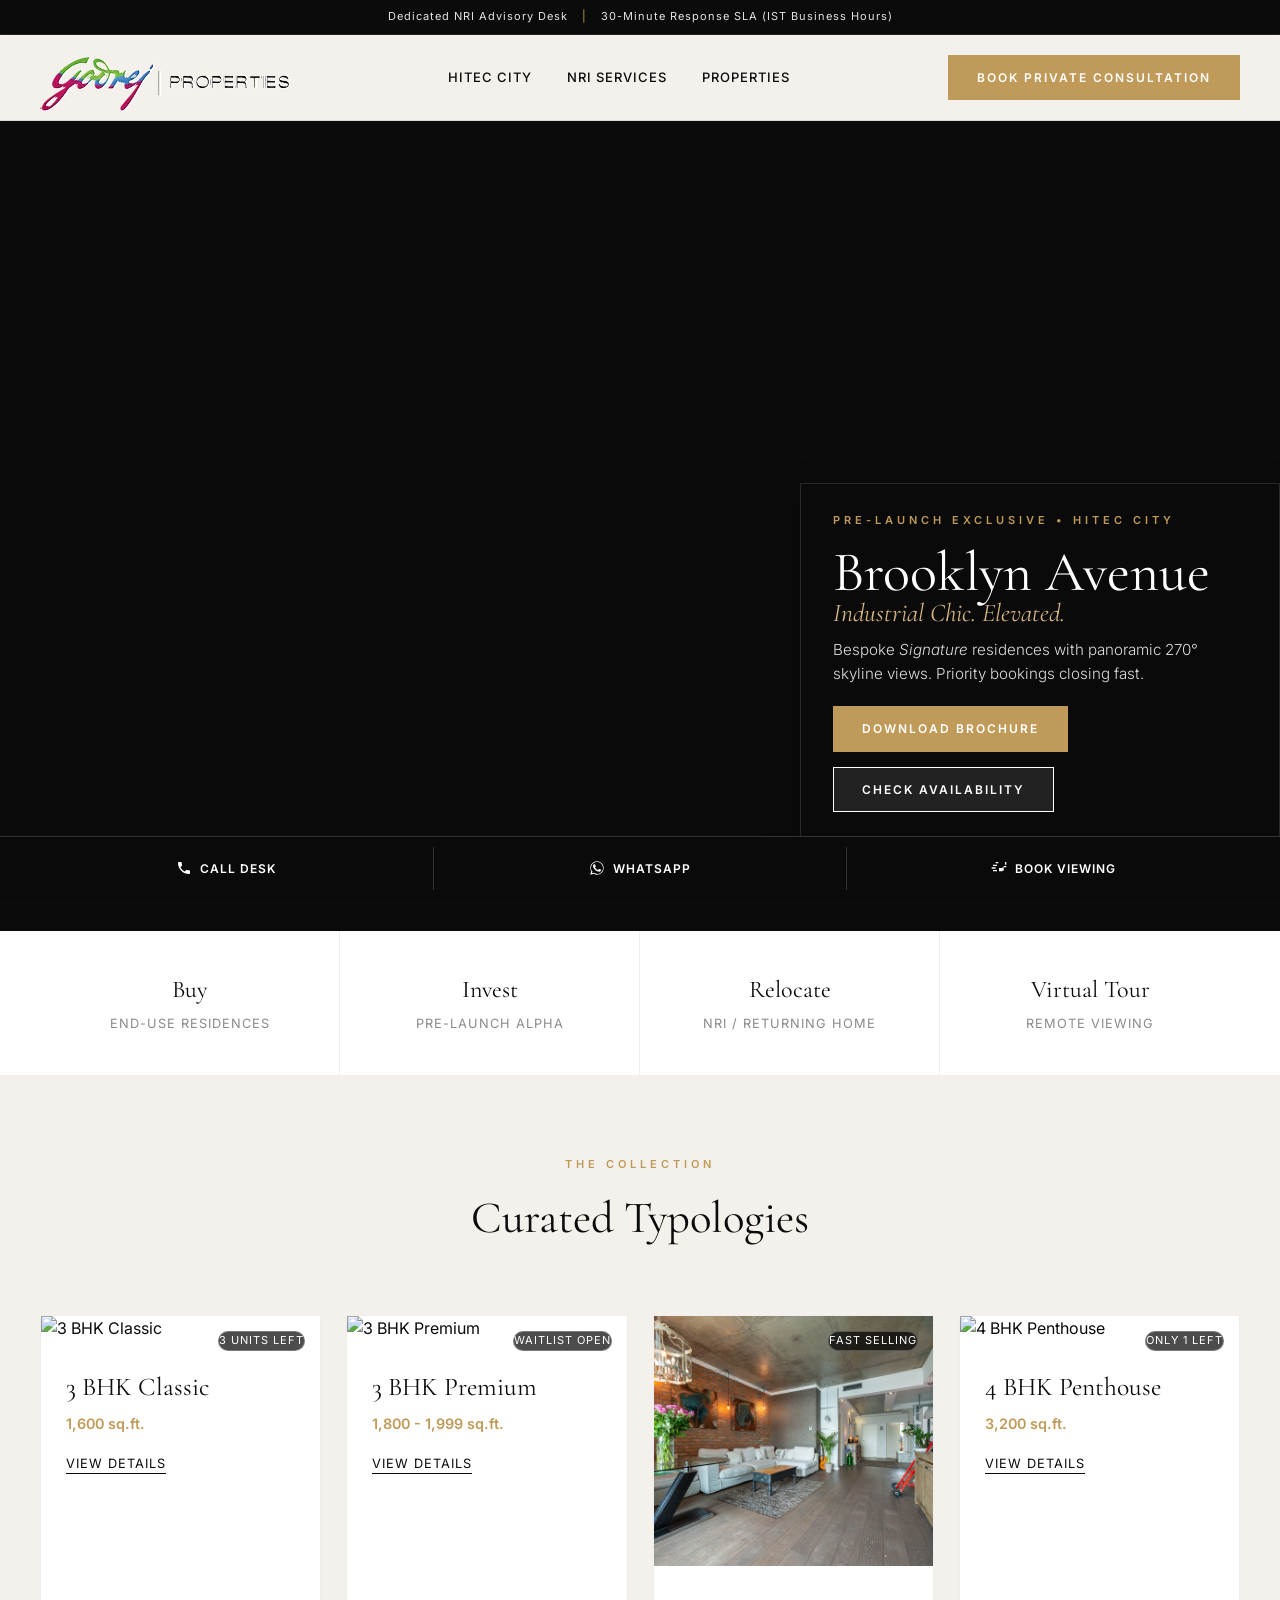
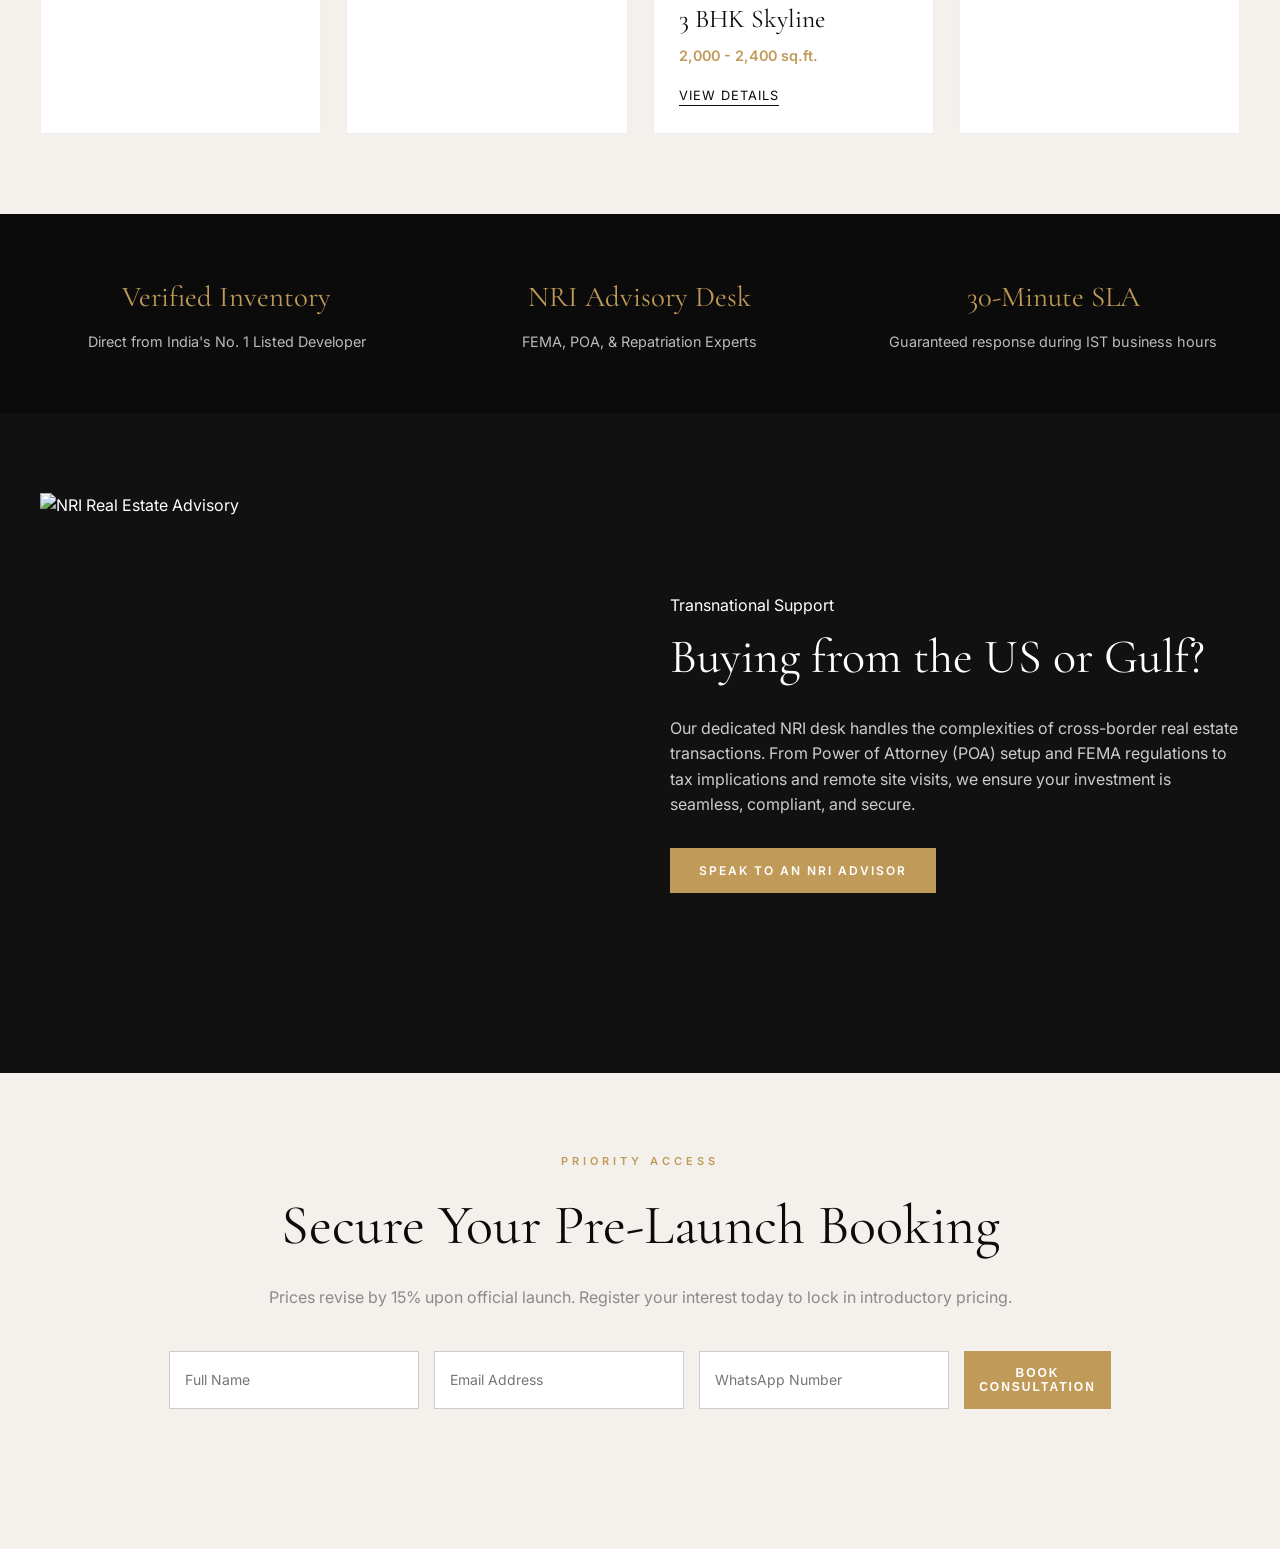
==== Index.html @ cdbce768 "updated the 3 files with GTM directly uploading and overwriting these files - updated with google ta" ====
﻿<!DOCTYPE html>
<html lang="en">
<head>
    <meta charset="UTF-8">
    <meta name="viewport" content="width=device-width, initial-scale=1.0">
    <title>Brooklyn Avenue | Ultra-Luxury Pre-Launch in HITEC City</title>
    <link rel="preconnect" href="https://fonts.googleapis.com">
    <link rel="preconnect" href="https://fonts.gstatic.com" crossorigin>
    <link href="https://fonts.googleapis.com/css2?family=Cormorant+Garamond:ital,wght@0,400;0,500;0,600;0,700;1,400&family=Inter:wght@300;400;500;600&display=swap" rel="stylesheet">
    <!-- Google Tag Manager -->
    <script>
(function(w,d,s,l,i){w[l]=w[l]||[];w[l].push({'gtm.start':
new Date().getTime(),event:'gtm.js'});var f=d.getElementsByTagName(s)[0],
j=d.createElement(s),dl=l!='dataLayer'?'&l='+l:'';j.async=true;j.src=
'https://www.googletagmanager.com/gtm.js?id='+i+dl;f.parentNode.insertBefore(j,f);
})(window,document,'script','dataLayer','GTM-P82CZB7T');</script>
    <!-- End Google Tag Manager -->
    <style>
        :root {
            --onyx: #0B0B0B;
            --cashmere: #F4F1EC;
            --brass: #C09A58;
            --brass-light: #D4B483;
            --platinum: #E5E4E2;
            --muted: #8A8A8A;
        }

        * {
            margin: 0;
            padding: 0;
            box-sizing: border-box;
        }

        html {
            scroll-behavior: smooth;
        }

        body {
            font-family: 'Inter', sans-serif;
            background-color: var(--cashmere);
            color: var(--onyx);
            line-height: 1.6;
            padding-bottom: 60px; /* Space for sticky action bar */
        }

        h1, h2, h3, h4 {
            font-family: 'Cormorant Garamond', serif;
            font-weight: 400;
        }

        .container {
            max-width: 1400px;
            margin: 0 auto;
            padding: 0 40px;
        }

        /* --- Top Bar --- */
        .top-bar {
            background: var(--onyx);
            color: var(--platinum);
            padding: 8px 0;
            font-size: 11px;
            letter-spacing: 1px;
            text-align: center;
            border-bottom: 1px solid #222;
        }

            .top-bar span {
                color: var(--brass);
                margin: 0 10px;
            }

        /* --- Header --- */
        header {
            position: sticky;
            top: 0;
            width: 100%;
            background: rgba(244, 241, 236, 0.95);
            backdrop-filter: blur(10px);
            border-bottom: 1px solid #dcdcdc;
            z-index: 1000;
            padding: 20px 0;
        }

        .header-content {
            display: flex;
            align-items: center;
            justify-content: space-between;
            position: relative;
        }

        .hamburger {
            display: none;
            background: none;
            border: none;
            font-size: 2rem;
            cursor: pointer;
            color: var(--onyx);
        }

        .logo {
            font-family: 'Cormorant Garamond', serif;
            font-size: 24px;
            font-weight: 700;
            text-decoration: none;
            color: var(--onyx);
            height: 40px;
        }

            .logo span {
                color: var(--brass);
            }

        nav ul {
            list-style: none;
            display: flex;
            gap: 35px;
        }

        nav a {
            text-decoration: none;
            color: var(--onyx);
            font-size: 13px;
            font-weight: 500;
            letter-spacing: 1px;
            text-transform: uppercase;
            transition: color 0.3s;
        }

            nav a:hover {
                color: var(--brass);
            }

        .btn {
            display: inline-block;
            padding: 12px 28px;
            font-size: 12px;
            font-weight: 600;
            letter-spacing: 2px;
            text-transform: uppercase;
            text-decoration: none;
            border: 1px solid var(--onyx);
            transition: all 0.3s ease;
            cursor: pointer;
            text-align: center;
        }

        .btn-brass {
            background: var(--brass);
            border-color: var(--brass);
            color: #fff;
        }

            .btn-brass:hover {
                background: transparent;
                color: var(--brass);
            }

        .btn-outline-light {
            border-color: #fff;
            color: #fff;
            background: rgba(255,255,255,0.1);
            backdrop-filter: blur(4px);
        }

            .btn-outline-light:hover {
                background: #fff;
                color: var(--onyx);
            }

        .btn-outline-dark {
            border-color: var(--onyx);
            color: var(--onyx);
            background: transparent;
        }

            .btn-outline-dark:hover {
                background: var(--onyx);
                color: #fff;
            }

        /* --- Cinematic Video Hero --- */
        .hero {
            position: relative;
            height: 90vh;
            min-height: 600px;
            display: flex;
            align-items: flex-end;
            overflow: hidden;
            background: var(--onyx);
        }

        .hero-video {
            position: absolute;
            top: 0;
            left: 0;
            width: 100%;
            height: 100%;
            object-fit: cover;
            z-index: 1;
            opacity: 0.8;
        }

        .hero-overlay {
            position: absolute;
            top: 0;
            left: 0;
            width: 100%;
            height: 100%;
            background: linear-gradient(0deg, rgba(11,11,11,0.8) 0%, rgba(11,11,11,0.2) 40%, rgba(11,11,11,0.4) 100%);
            z-index: 2;
        }

        /* --- Glassmorphism Hero Card (The Actionable Threshold) --- */
        .hero-card {
            position: relative;
            z-index: 3;
            background: rgba(11, 11, 11, 0.40);
            backdrop-filter: blur(8px);
            border: 1px solid rgba(255,255,255,0.12);
            padding: 28px 32px; /* was 40px */
            margin: 0 auto 10px 800px; /* Align right */
            max-width: 480px;
            box-shadow: 0 12px 35px rgba(0,0,0,0.24);
        }

            .hero-card .small-caps {
                font-size: 11px;
                letter-spacing: 4px;
                text-transform: uppercase;
                color: var(--brass);
                font-weight: 600;
                display: block;
                margin-bottom: 15px;
            }

            .hero-card h1 {
                font-size: 3.5rem;
                line-height: 1;
                color: #fff;
                margin-bottom: 12px;
            }

                .hero-card h1 span {
                    display: block;
                    font-style: italic;
                    color: var(--brass-light);
                    font-size: 1.6rem; /* was 2.5rem */
                }

            .hero-card p {
                color: #ddd;
                font-size: 0.95rem;
                margin-bottom: 20px;
                font-weight: 300;
            }

        .hero-segmented-cta {
            display: flex;
            gap: 15px;
            flex-wrap: wrap;
        }

        /* --- Live Market Toasts --- */
        .toast-container {
            position: fixed;
            bottom: 80px;
            left: 20px;
            z-index: 999;
            width: 300px;
        }

        .toast {
            background: rgba(255, 255, 255, 0.95);
            backdrop-filter: blur(10px);
            border-left: 4px solid var(--brass);
            padding: 15px;
            box-shadow: 0 10px 30px rgba(0,0,0,0.1);
            margin-bottom: 10px;
            display: flex;
            align-items: center;
            gap: 15px;
            opacity: 0;
            transform: translateY(20px);
            transition: all 0.5s ease;
        }

            .toast.show {
                opacity: 1;
                transform: translateY(0);
            }

            .toast img {
                width: 40px;
                height: 40px;
                border-radius: 50%;
                object-fit: cover;
            }

        .toast-content h5 {
            font-size: 13px;
            font-weight: 600;
            color: var(--onyx);
        }

        .toast-content p {
            font-size: 11px;
            color: var(--muted);
            margin-top: 2px;
        }

        /* --- Intent Tiles --- */
        .intent-strip {
            background: #fff;
            padding: 0;
            border-bottom: 1px solid #eee;
        }

        .intent-grid {
            display: grid;
            grid-template-columns: repeat(4, 1fr);
        }

        .intent-tile {
            padding: 40px 20px;
            text-align: center;
            border-right: 1px solid #eee;
            transition: all 0.3s;
            cursor: pointer;
            text-decoration: none;
            color: var(--onyx);
            overflow: hidden;
            position: relative;
        }

            .intent-tile:last-child {
                border-right: none;
            }

            .intent-tile:hover {
                background: var(--cashmere);
            }

                .intent-tile:hover h4 {
                    color: var(--brass);
                }

            .intent-tile h4 {
                font-size: 1.5rem;
                margin-bottom: 5px;
                transition: color 0.3s;
            }

            .intent-tile p {
                font-size: 0.8rem;
                color: var(--muted);
                text-transform: uppercase;
                letter-spacing: 1px;
            }

        /* --- Section Base --- */
        section {
            padding: 80px 0;
        }

        .section-header {
            text-align: center;
            margin-bottom: 60px;
        }

            .section-header h2 {
                font-size: 2.8rem;
                margin-bottom: 10px;
            }

        .small-caps-center {
            font-size: 11px;
            letter-spacing: 4px;
            text-transform: uppercase;
            color: var(--brass);
            font-weight: 600;
            display: block;
            margin-bottom: 10px;
        }

        /* --- Shop Window Inventory (Fast Cards) --- */
        .residences-grid {
            display: grid;
            grid-template-columns: repeat(4, 1fr);
            gap: 25px;
        }

        .residence-card {
            background: #fff;
            border: 1px solid #eee;
            transition: transform 0.3s, box-shadow 0.3s;
            text-decoration: none;
            color: var(--onyx);
            position: relative;
            overflow: hidden;
        }

            .residence-card:hover {
                transform: translateY(-8px);
                box-shadow: 0 20px 40px rgba(0,0,0,0.08);
            }

        .residence-img {
            height: 250px;
            width: 100%;
            object-fit: cover;
        }

        .scarcity-tag {
            position: absolute;
            top: 15px;
            right: 15px;
            z-index: 2;
            background: rgba(0,0,0,0.7); /* was var(--onyx) or #c89b3c; */
            backdrop-filter: blur(6px);
            border: 1px solid rgba(255,255,255,0.25);
            color: #fff; /* var(--brass); */
            font-size: 11px;
            padding: 8px 14 px /* was 5px 10px; */
            font-weight: 600;
            border-radius: 30px;
            text-transform: uppercase;
            letter-spacing: 1px;
        }

        .residence-info {
            padding: 25px;
        }

            .residence-info h3 {
                font-size: 1.6rem;
                margin-bottom: 5px;
            }

            .residence-info .size {
                color: var(--brass);
                font-size: 0.9rem;
                font-weight: 600;
                margin-bottom: 15px;
                display: block;
            }

            .residence-info .view-link {
                font-size: 0.8rem;
                text-transform: uppercase;
                letter-spacing: 1px;
                border-bottom: 1px solid var(--onyx);
                padding-bottom: 2px;
            }

        /* --- Trust Strip --- */
        .trust-strip {
            background: var(--onyx);
            color: #fff;
            padding: 60px 0;
        }

        .trust-grid {
            display: grid;
            grid-template-columns: repeat(3, 1fr);
            gap: 40px;
            text-align: center;
        }

        .trust-item h4 {
            color: var(--brass);
            font-size: 1.8rem;
            margin-bottom: 10px;
        }

        .trust-item p {
            color: #bbb;
            font-size: 0.9rem;
        }

        /* --- NRI Preview --- */
        .nri-preview {
            background: #111;
            color: #fff;
        }

        .nri-grid {
            display: grid;
            grid-template-columns: 1fr 1fr;
            gap: 60px;
            align-items: center;
        }

        .nri-img {
            width: 100%;
            height: 500px;
            object-fit: cover;
            filter: grayscale(20%);
        }

        .nri-content h2 {
            font-size: 3rem;
            margin-bottom: 20px;
        }

        .nri-content p {
            color: #ccc;
            margin-bottom: 30px;
        }

        /* --- Final CTA --- */
        .final-cta {
            background: var(--cashmere);
            text-align: center;
        }

            .final-cta h2 {
                font-size: 3.5rem;
                margin-bottom: 15px;
            }

            .final-cta p {
                margin-bottom: 40px;
                color: var(--muted);
            }

        .inline-form {
            display: flex;
            gap: 15px;
            justify-content: center;
            max-width: 600px;
            margin: 0 auto;
        }

            .inline-form input {
                padding: 15px;
                border: 1px solid #ccc;
                flex: 2;
                font-size: 14px;
                font-family: 'Inter', sans-serif;
            }

            .inline-form button {
                flex: 1;
                padding: 15px;
                border: none;
            }

        /* --- Sticky Action Bar (Mobile & Desktop) --- */
        .action-bar {
            position: fixed;
            bottom: 0;
            left: 0;
            width: 100%;
            background: rgba(11,11,11,0.98);
            backdrop-filter: blur(10px);
            z-index: 998;
            display: flex;
            justify-content: center;
            gap: 0;
            padding: 10px 20px;
            border-top: 1px solid #333;
        }

            .action-bar a {
                flex: 1;
                text-align: center;
                color: #fff;
                text-decoration: none;
                font-size: 12px;
                font-weight: 600;
                text-transform: uppercase;
                letter-spacing: 1px;
                padding: 12px;
                border-right: 1px solid #333;
                display: flex;
                align-items: center;
                justify-content: center;
                gap: 8px;
                transition: color 0.3s;
            }

                .action-bar a:last-child {
                    border-right: none;
                }

                .action-bar a:hover {
                    color: var(--brass);
                }

            .action-bar svg {
                width: 16px;
                height: 16px;
                fill: currentColor;
            }

        @media (max-width: 900px) {

            .hamburger {
                display: block;
                order: 2;
            }

            @media (max-width: 600px) {
                .scarcity-tag {
                    top: 10px;
                    right: 10px;
                    padding: 6px 12px;
                    font-size: 10px;
                }
            }

            nav {
                display: none;
                width: 100%;
                position: absolute;
                top: 100%;
                left: 0;
                background: rgba(255,255,255,0.96);
                backdrop-filter: blur(12px);
                padding: 20px;
                box-shadow: 0 10px 30px rgba(0,0,0,0.15);
            }

                nav.active {
                    display: block;
                }

                nav ul {
                    flex-direction: column;
                    gap: 20px;
                    align-items: center;
                }

            .btn-brass {
                display: none;
            }
        }

        @media (max-width: 900px) {
            .hero-card {
                margin: 0 20px 30px 20px;
                padding: 24px;
            }

                .hero-card h1 {
                    font-size: 2.2rem;
                }

                    .hero-card h1 span {
                        font-size: 1.4rem;
                    }

            .intent-grid, .residences-grid, .trust-grid, .nri-grid {
                grid-template-columns: 1fr;
            }

            .intent-tile {
                border-right: none;
                border-bottom: 1px solid #eee;
            }

            nav {
                display: none;
            }

            .inline-form {
                flex-direction: column;
            }

            .toast-container {
                display: none;
            }
            /* Hide toasts on mobile to avoid clutter */
        }
        /* Modal Styles */
        .modal-overlay {
            display: none; /* Hidden by default */
            position: fixed;
            top: 0;
            left: 0;
            width: 100%;
            height: 100%;
            background: rgba(11, 11, 11, 0.85);
            backdrop-filter: blur(8px);
            z-index: 9999;
            justify-content: center;
            align-items: center;
        }

            .modal-overlay.active {
                display: flex;
            }

        .modal-content {
            background: var(--cashmere);
            padding: 50px;
            max-width: 500px;
            width: 90%;
            text-align: center;
            position: relative;
            box-shadow: 0 20px 60px rgba(0,0,0,0.3);
            animation: slideUp 0.4s ease;
        }

        @keyframes slideUp {
            from {
                transform: translateY(30px);
                opacity: 0;
            }

            to {
                transform: translateY(0);
                opacity: 1;
            }
        }

        .modal-close {
            position: absolute;
            top: 15px;
            right: 20px;
            font-size: 28px;
            cursor: pointer;
            color: var(--muted);
            transition: color 0.3s;
        }

            .modal-close:hover {
                color: var(--onyx);
            }

        .modal-cta-options {
            display: flex;
            flex-direction: column;
            margin-top: 25px;
        }
    </style>
    <!-- JSON-LD Schema for Real Estate Project -->
    <script type="application/ld+json">
        {
          "@context": "https://schema.org",
          "@type": "ApartmentComplex",
          "name": "Godrej Brooklyn Avenue",
          "description": "Ultra-luxury pre-launch apartment project in HITEC City, Hyderabad featuring 45-floor twin towers, 270-degree views, and a 75,000 sq.ft. clubhouse.",
          "url": "https://godrejbrooklynavenue.estate",
          "telephone": "+91-9908-622-295",
          "address": {
            "@type": "PostalAddress",
            "addressLocality": "Hyderabad",
            "addressRegion": "Telangana",
            "addressCountry": "IN"
          },
          "numberOfBedrooms": "3, 4",
          "amenityFeature": [
            {"@type": "LocationFeatureSpecification", "name": "75,000 Sq.Ft. Clubhouse"},
            {"@type": "LocationFeatureSpecification", "name": "Sky Lounge"},
            {"@type": "LocationFeatureSpecification", "name": "270 Degree Views"}
          ]
        }
    </script>

    <!-- JSON-LD Schema for Your Agency (Real Estate Agent) -->
    <script type="application/ld+json">
        {
          "@context": "https://schema.org",
          "@type": "RealEstateAgent",
          "name": "Prudential Realty",
          "image": "https://godrejbrooklynavenue.estate/public/icon/logo.webbp",
          "url": "https://yourdomain.com",
          "telephone": "+91-9908-622-295",
          "areaServed": ["Hyderabad", "United States", "Gulf", "Europe"],
          "address": {
            "@type": "PostalAddress",
            "addressLocality": "Hyderabad",
            "addressRegion": "Telangana",
            "postalCode": "500081",
            "addressCountry": "IN"
          }
        }
    </script>
</head>
<body>

    <!-- Google Tag Manager (noscript) -->
    <noscript>
        <iframe src="https://www.googletagmanager.com/ns.html?id=GTM-P82CZB7T"
                height="0" width="0" style="display:none;visibility:hidden"></iframe>
    </noscript>
    <!-- End Google Tag Manager (noscript) -->
    <!-- Top Bar -->
    <div class="top-bar">
        Dedicated NRI Advisory Desk <span>|</span> 30-Minute Response SLA (IST Business Hours)
    </div>


    <!-- Header -->
    <header>
        <div class="container header-content">

            <a href="#" class="logo">
                <img src="public/icons/logo_Godrej3.webp" alt="Godrej Properties Logo">
            </a>

            <button class="hamburger" id="hamburger">
                ☰
            </button>

            <nav id="navMenu">
                <ul>
                    <li><a href="https://en.wikipedia.org/wiki/HITEC_City">Hitec City</a></li>
                    <li><a href="#">NRI Services</a></li>
                    <li><a href="property-detail.html">Properties</a></li>
                </ul>
            </nav>

            <a href="booking.html" class="btn btn-brass">
                Book Private Consultation
            </a>

        </div>
    </header>

    <!-- Cinematic Video Hero & Glass Card -->
    <section class="hero">
        <!-- Pexels Video Link: Modern Luxury Interior. Replace src with your local folder path later -->
        <video class="hero-video" autoplay muted loop playsinline preload="auto" poster="/public/images/hero-poster.jpg">
            <!-- Point to the public folder -->
            <source src="public/videos/hero-video.mp4" type="video/mp4">
        </video>

        <div class="hero-overlay"></div>

        <div class="hero-card">
            <span class="small-caps">Pre-Launch Exclusive • HITEC City</span>
            <h1>Brooklyn Avenue<span>Industrial Chic. Elevated.</span></h1>
            <p>Bespoke <i>Signature</i> residences with panoramic 270° skyline views. Priority bookings closing fast.</p>
            <div class="hero-segmented-cta">
                <a href="#book" class="btn btn-brass">Download Brochure</a>
                <a href="#residences" class="btn btn-outline-light">Check Availability</a>
            </div>
        </div>
    </section>

    <!-- Intent Routing Tiles (Market Lanes) -->
    <div class="intent-strip">
        <div class="container">
            <div class="intent-grid">
                <a href="#" class="intent-tile">
                    <h4>Buy</h4>
                    <p>End-Use Residences</p>
                </a>
                <a href="#" class="intent-tile">
                    <h4>Invest</h4>
                    <p>Pre-Launch Alpha</p>
                </a>
                <a href="#" class="intent-tile">
                    <h4>Relocate</h4>
                    <p>NRI / Returning Home</p>
                </a>
                <a href="#" class="intent-tile">
                    <h4>Virtual Tour</h4>
                    <p>Remote Viewing</p>
                </a>
            </div>
        </div>
    </div>

    <!-- Featured Residences (Shop Window) -->
    <section id="residences">
        <div class="container">
            <div class="section-header">
                <span class="small-caps-center">The Collection</span>
                <h2>Curated Typologies</h2>
            </div>
            <div class="residences-grid">
                <!-- Card 1 -->
                <a href="property-detail.html" class="residence-card">
                    <div class="scarcity-tag">3 Units Left</div>
                    <img src="https://images.unsplash.com/photo-1505693416388-ac5ce068fe85?q=80&w=800&auto=format&fit=crop" alt="3 BHK Classic" class="residence-img">
                    <div class="residence-info">
                        <h3>3 BHK Classic</h3>
                        <span class="size">1,600 sq.ft.</span>
                        <span class="view-link">View Details</span>
                    </div>
                </a>
                <!-- Card 2 -->
                <a href="property-detail.html" class="residence-card">
                    <div class="scarcity-tag">Waitlist Open</div>
                    <img src="https://images.unsplash.com/photo-1616486338812-3dadae4b4ace?q=80&w=800&auto=format&fit=crop" alt="3 BHK Premium" class="residence-img">
                    <div class="residence-info">
                        <h3>3 BHK Premium</h3>
                        <span class="size">1,800 - 1,999 sq.ft.</span>
                        <span class="view-link">View Details</span>
                    </div>
                </a>
                <!-- Card 3 -->
                <a href="property-detail.html" class="residence-card">
                    <div class="scarcity-tag">Fast Selling</div>
                    <img src="public/images/brooklyn.webp" alt="3 BHK Brooklyn Avenue Interior" class="residence-img">
                    <div class="residence-info">
                        <h3>3 BHK Skyline</h3>
                        <span class="size">2,000 - 2,400 sq.ft.</span>
                        <span class="view-link">View Details</span>
                    </div>
                </a>
                <!-- Card 4 -->
                <a href="property-detail.html" class="residence-card">
                    <div class="scarcity-tag">Only 1 Left</div>
                    <img src="https://images.unsplash.com/photo-1600585154340-be6161a56a0c?q=80&w=800&auto=format&fit=crop" alt="4 BHK Penthouse" class="residence-img">
                    <div class="residence-info">
                        <h3>4 BHK Penthouse</h3>
                        <span class="size">3,200 sq.ft.</span>
                        <span class="view-link">View Details</span>
                    </div>
                </a>
            </div>
        </div>
    </section>

    <!-- Trust Strip -->
    <section class="trust-strip" style="padding: 60px 0;">
        <div class="container">
            <div class="trust-grid">
                <div class="trust-item">
                    <h4>Verified Inventory</h4>
                    <p>Direct from India's No. 1 Listed Developer</p>
                </div>
                <div class="trust-item">
                    <h4>NRI Advisory Desk</h4>
                    <p>FEMA, POA, & Repatriation Experts</p>
                </div>
                <div class="trust-item">
                    <h4>30-Minute SLA</h4>
                    <p>Guaranteed response during IST business hours</p>
                </div>
            </div>
        </div>
    </section>

    <!-- NRI Preview -->
    <section class="nri-preview">
        <div class="container nri-grid">
            <img src="https://images.unsplash.com/photo-1582407947304-fd86f028f716?q=80&w=1000&auto=format&fit=crop" alt="NRI Real Estate Advisory" class="nri-img">
            <div class="nri-content">
                <span class="small-caps">Transnational Support</span>
                <h2>Buying from the US or Gulf?</h2>
                <p>Our dedicated NRI desk handles the complexities of cross-border real estate transactions. From Power of Attorney (POA) setup and FEMA regulations to tax implications and remote site visits, we ensure your investment is seamless, compliant, and secure.</p>
                <a href="#" class="btn btn-brass">Speak to an NRI Advisor</a>
            </div>
        </div>
    </section>

    <!-- Final CTA -->
    <section class="final-cta" id="book">
        <div class="container">
            <span class="small-caps-center">Priority Access</span>
            <h2>Secure Your Pre-Launch Booking</h2>
            <p>Prices revise by 15% upon official launch. Register your interest today to lock in introductory pricing.</p>
            <form class="inline-form" action="https://formspree.io/f/mlgkvene" method="POST">
                <input type="text" name="name" placeholder="Full Name" required>
                <input type="email" name="email" placeholder="Email Address" required>
                <input type="tel" name="phone" placeholder="WhatsApp Number" required>
                <button type="submit" class="btn btn-brass">Book Consultation</button>
            </form>
        </div>
    </section>

    <!-- Live Market Toast Notification Container -->
    <div class="toast-container" id="toastContainer"></div>

    <!-- Sticky Action Bar (Always Visible) -->
    <div class="action-bar">
        <a href="tel:+918978330460">
            <svg viewBox="0 0 24 24"><path d="M6.62 10.79c1.44 2.83 3.76 5.14 6.59 6.59l2.2-2.2c.27-.27.67-.36 1.02-.24 1.12.37 2.33.57 3.57.57.55 0 1 .45 1 1V20c0 .55-.45 1-1 1-9.39 0-17-7.61-17-17 0-.55.45-1 1-1h3.5c.55 0 1 .45 1 1 0 1.25.2 2.45.57 3.57.11.35.03.74-.25 1.02l-2.2 2.2z" /></svg>
            Call Desk
        </a>
        <a href="https://wa.me/919908622295">
            <svg viewBox="0 0 24 24"><path d="M17.47 14.38c-.3-.15-1.76-.87-2.03-.97-.27-.1-.47-.15-.67.15-.2.3-.77.97-.94 1.17-.17.2-.35.22-.65.07-.3-.15-1.25-.46-2.38-1.47-.88-.78-1.47-1.75-1.64-2.05-.17-.3-.02-.46.13-.61.13-.13.3-.35.45-.52.15-.17.2-.3.3-.5.1-.2.05-.37-.02-.52-.07-.15-.67-1.62-.92-2.22-.24-.58-.49-.5-.67-.51-.17-.01-.37-.01-.57-.01-.2 0-.52.07-.8.37-.27.3-1.04 1.02-1.04 2.48 0 1.46 1.07 2.87 1.22 3.07.15.2 2.1 3.2 5.08 4.48.71.31 1.26.49 1.69.62.71.23 1.36.2 1.87.12.57-.09 1.76-.72 2-1.41.25-.69.25-1.28.17-1.41-.07-.13-.27-.21-.57-.36z" /><path d="M12 2C6.48 2 2 6.48 2 12c0 1.76.46 3.41 1.27 4.85L2 22l5.25-1.38C8.66 21.43 10.28 22 12 22c5.52 0 10-4.48 10-10S17.52 2 12 2zm0 18.5c-1.52 0-2.96-.4-4.21-1.1l-.3-.18-3.12.82.83-3.04-.2-.31C3.31 15.47 3 13.77 3 12c0-4.96 4.04-9 9-9s9 4.04 9 9-4.04 9-9 9z" /></svg>
            WhatsApp
        </a>
        <!-- Replace YOUR_GOOGLE_CALENDAR_LINK with your actual link -->
        <a href="https://calendar.app.google/RZeHMy9JhTBH4zxP8" target="_blank" rel="noopener noreferrer">
            <svg viewBox="0 0 24 24"><path d="M17 12h-5v5h5v-5zM11 3H7v2h4V3zm-2 4H3v2h6V7zm-2 4H1v2h6v-2zm2 4H3v2h6v-2zm10-4h-2v5h2v-5zm4-2h-4v2h4V9zm0-4h-2v2h2V5zm0-2h-2v2h2V3z" /></svg>
            Book Viewing
        </a>
    </div>
    </div>

    <script>// --- Live Market Toast Script ---
        const notifications = [
            { name: "Rajesh K.", location: "Dubai, UAE", action: "requested a brochure for 3BHK Skyline.", img: "https://images.unsplash.com/photo-1500648767791-00dcc994a43e?q=80&w=100&auto=format&fit=crop" },
            { name: "Priya S.", location: "New Jersey, US", action: "booked a private consultation.", img: "https://images.unsplash.com/photo-1494790108377-be9c29b29330?q=80&w=100&auto=format&fit=crop" },
            { name: "Anil M.", location: "Hyderabad, IN", action: "checked availability for 4BHK Penthouse.", img: "https://images.unsplash.com/photo-1599566150163-29194dcaad36?q=80&w=100&auto=format&fit=crop" }
        ];

        let currentNotif = 0;
        const toastContainer = document.getElementById('toastContainer');

        function showToast() {
            const data = notifications[currentNotif];
            const toast = document.createElement('div');
            toast.className = 'toast';
            toast.innerHTML = `
                <img src="${data.img}" alt="User">
                <div class="toast-content">
                    <h5>${data.name} (${data.location})</h5>
                    <p>${data.action}</p>
                </div>
            `;
            toastContainer.appendChild(toast);

            // Trigger fade in
            setTimeout(() => toast.classList.add('show'), 100);

            // Remove after 5 seconds
            setTimeout(() => {
                toast.classList.remove('show');
                setTimeout(() => toast.remove(), 500);
            }, 5000);

            // Cycle to next notification
            currentNotif = (currentNotif + 1) % notifications.length;
        }

        // Show first toast after 3 seconds, then every 8 seconds
        setTimeout(showToast, 3000);
        setInterval(showToast, 8000);</script>
    <!-- Booking Modal Popup -->
    <div id="bookingModal" class="modal-overlay">
        <div class="modal-content">
            <span class="modal-close" onclick="closeModal()">&times;</span>
            <span class="small-caps-center">Priority Access</span>
            <h2>Book Your Private Consultation</h2>
            <p>Pre-launch prices revise by 15% on launch day. Speak to our NRI desk today to secure your residence at introductory pricing.</p>

            <div class="modal-cta-options">
                <a href="booking.html" class="btn btn-brass" style="margin-bottom: 15px;">Continue to Booking Form</a>
                <a href="https://wa.me/919908622295" class="btn btn-outline-dark">Prefer to WhatsApp First?</a>
            </div>
            <p style="font-size: 11px; color: var(--muted); margin-top: 15px;">🔒 30-Minute Response SLA during IST business hours.</p>
        </div>
    </div>
    <script>const hamburger = document.getElementById('hamburger');
const navMenu = document.getElementById('navMenu');

hamburger.addEventListener('click', () => {
    navMenu.classList.toggle('active');
});</script>

</body>
</html>
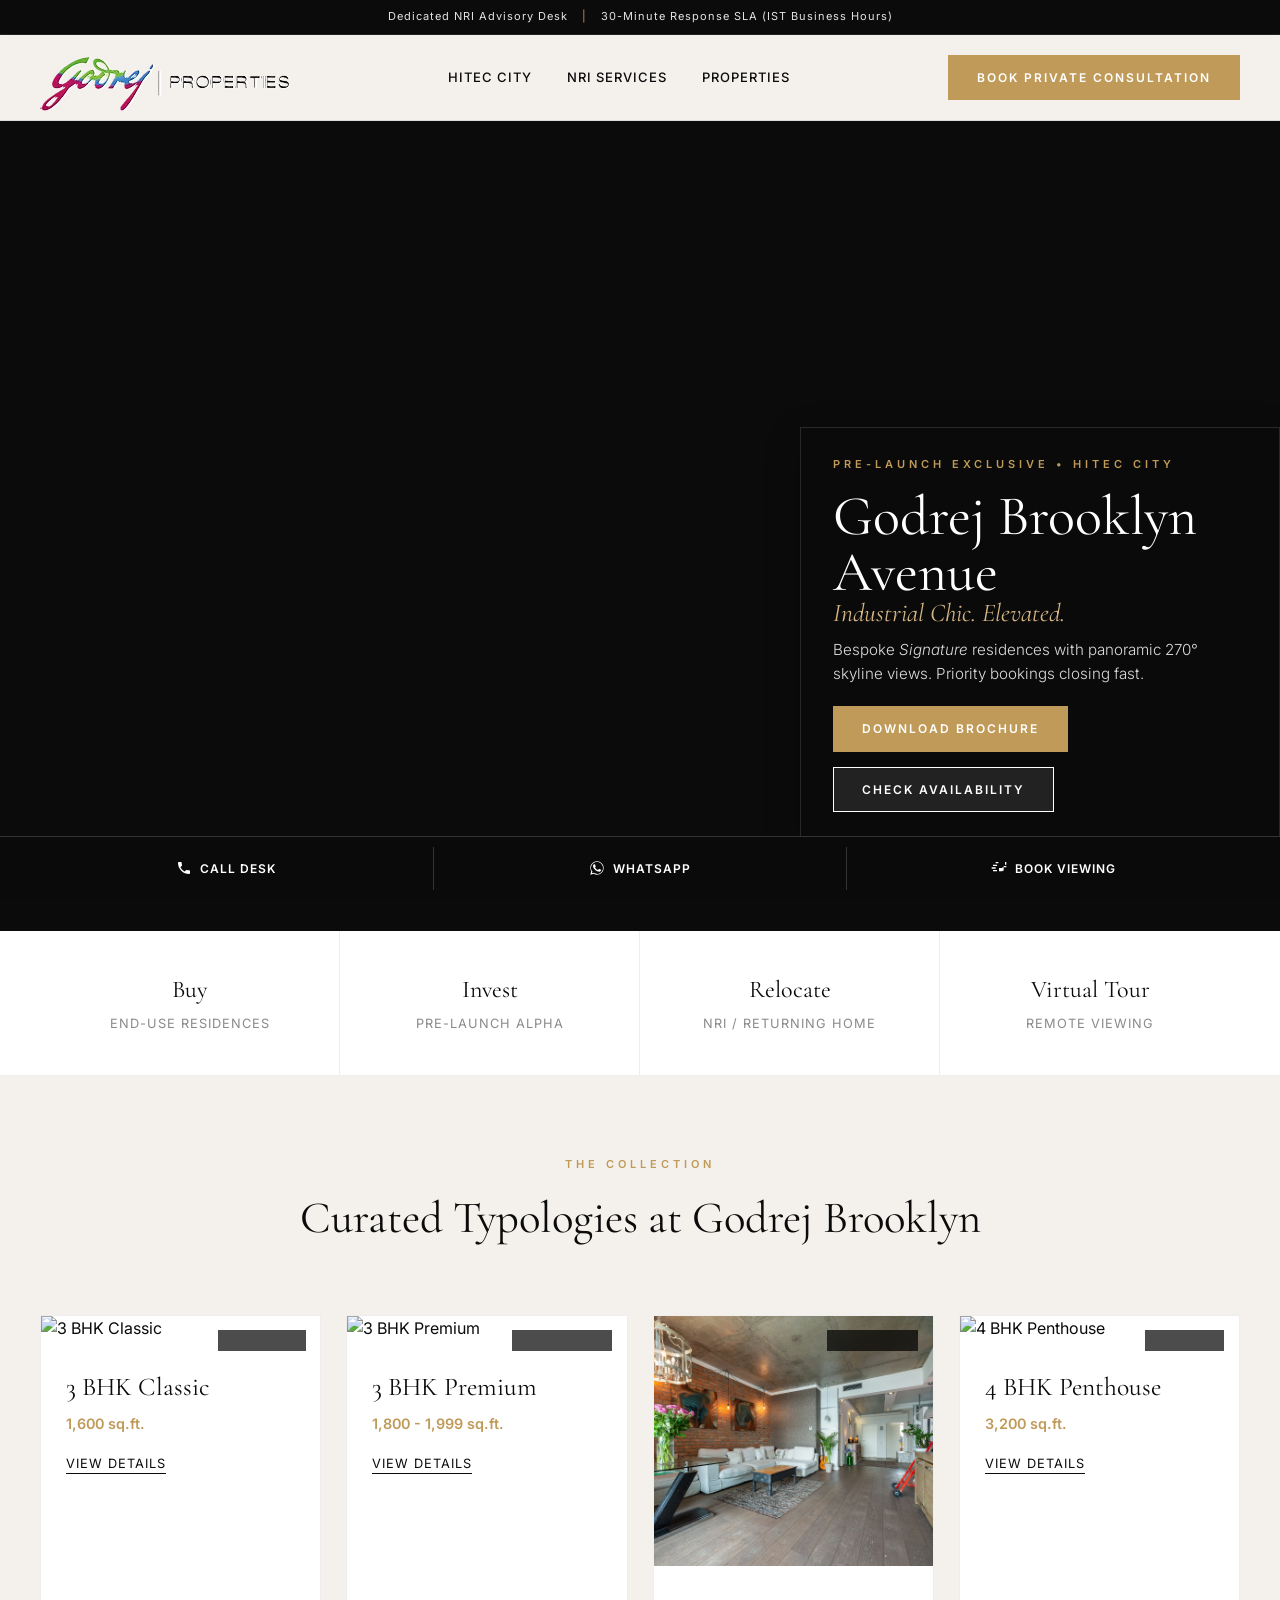
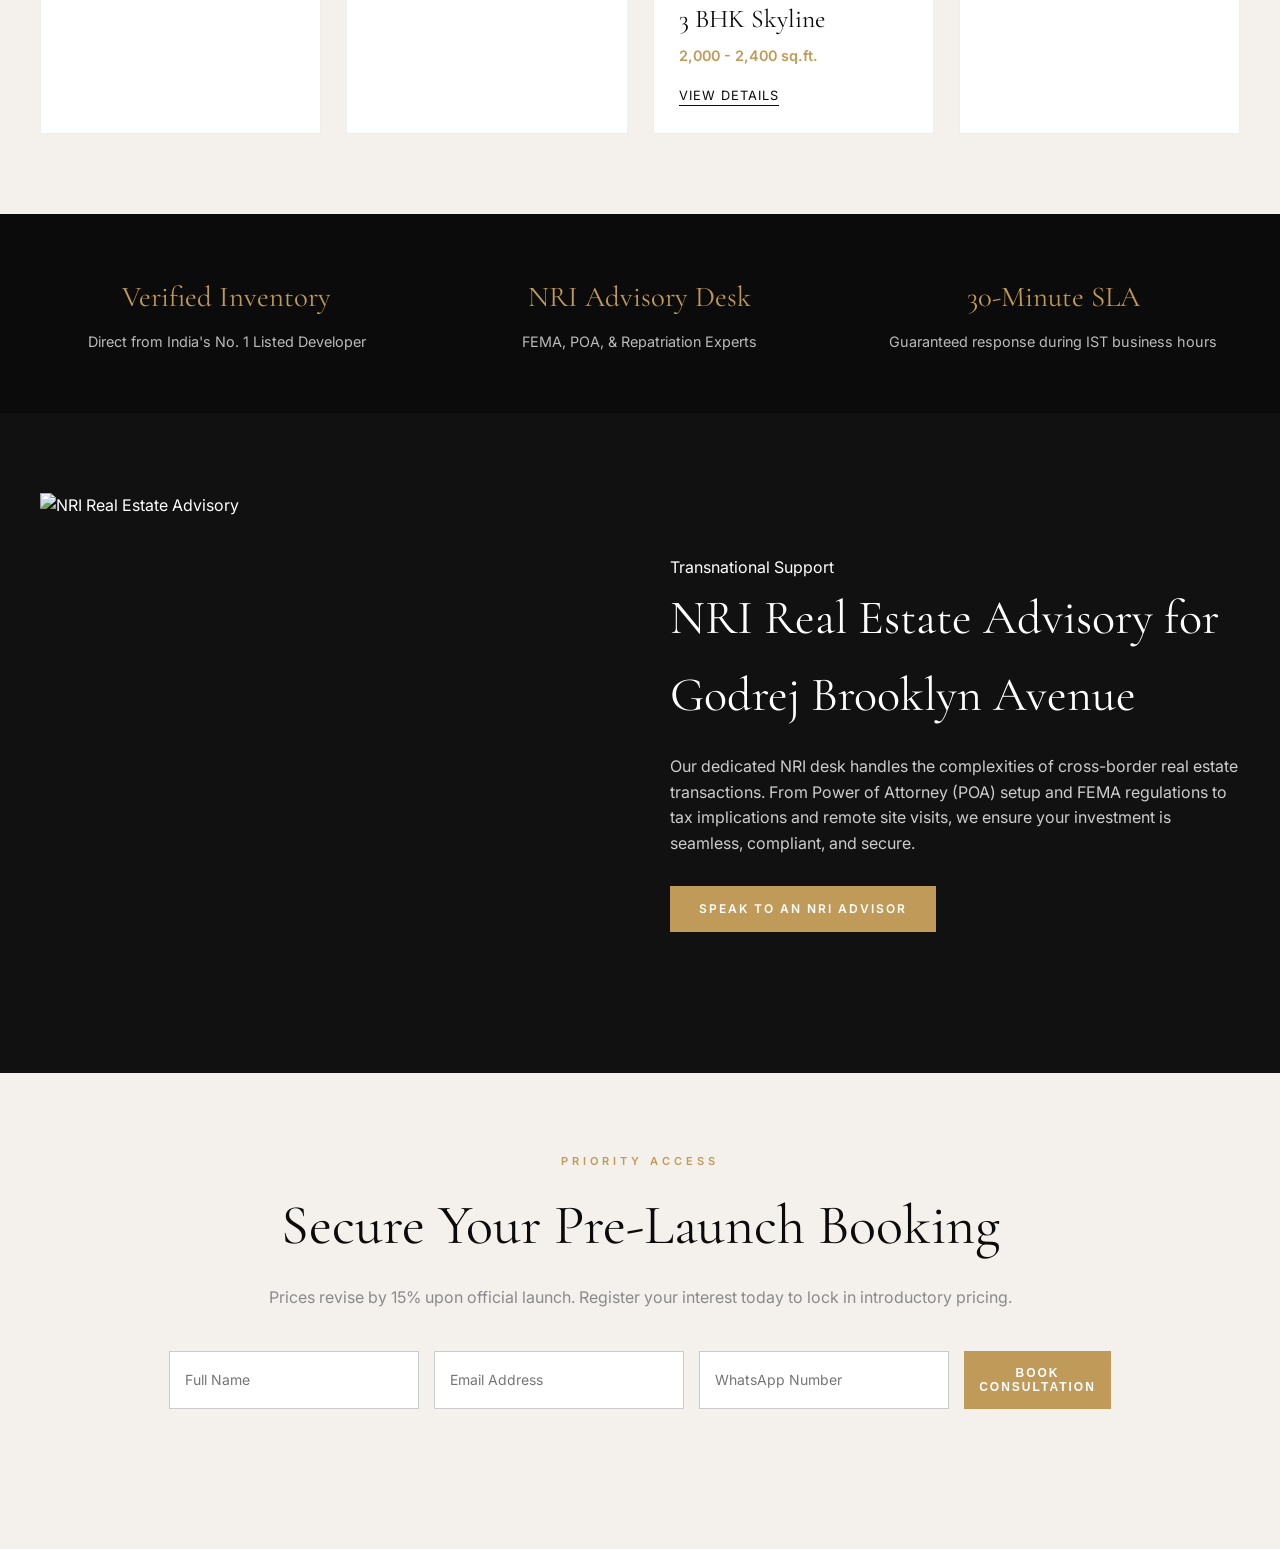
==== commit 7d358fdd: "Made changes to title, h1 tags made changes to title, h1 tags for SEO" ====
--- a/Index.html
+++ b/Index.html
@@ -3,13 +3,12 @@
 <head>
     <meta charset="UTF-8">
     <meta name="viewport" content="width=device-width, initial-scale=1.0">
-    <title>Brooklyn Avenue | Ultra-Luxury Pre-Launch in HITEC City</title>
+    <title>Godrej Brooklyn Avenue | Luxury 3 & 4 BHK Apartments in HITEC City, Hyderabad</title>
     <link rel="preconnect" href="https://fonts.googleapis.com">
     <link rel="preconnect" href="https://fonts.gstatic.com" crossorigin>
     <link href="https://fonts.googleapis.com/css2?family=Cormorant+Garamond:ital,wght@0,400;0,500;0,600;0,700;1,400&family=Inter:wght@300;400;500;600&display=swap" rel="stylesheet">
     <!-- Google Tag Manager -->
-    <script>
-(function(w,d,s,l,i){w[l]=w[l]||[];w[l].push({'gtm.start':
+    <script>(function(w,d,s,l,i){w[l]=w[l]||[];w[l].push({'gtm.start':
 new Date().getTime(),event:'gtm.js'});var f=d.getElementsByTagName(s)[0],
 j=d.createElement(s),dl=l!='dataLayer'?'&l='+l:'';j.async=true;j.src=
 'https://www.googletagmanager.com/gtm.js?id='+i+dl;f.parentNode.insertBefore(j,f);
@@ -832,7 +831,7 @@
 
         <div class="hero-card">
             <span class="small-caps">Pre-Launch Exclusive • HITEC City</span>
-            <h1>Brooklyn Avenue<span>Industrial Chic. Elevated.</span></h1>
+            <h1>Godrej Brooklyn Avenue<span>Industrial Chic. Elevated.</span></h1>
             <p>Bespoke <i>Signature</i> residences with panoramic 270° skyline views. Priority bookings closing fast.</p>
             <div class="hero-segmented-cta">
                 <a href="#book" class="btn btn-brass">Download Brochure</a>
@@ -870,7 +869,7 @@
         <div class="container">
             <div class="section-header">
                 <span class="small-caps-center">The Collection</span>
-                <h2>Curated Typologies</h2>
+                <h2>Curated Typologies at Godrej Brooklyn</h2>
             </div>
             <div class="residences-grid">
                 <!-- Card 1 -->
@@ -943,7 +942,7 @@
             <img src="https://images.unsplash.com/photo-1582407947304-fd86f028f716?q=80&w=1000&auto=format&fit=crop" alt="NRI Real Estate Advisory" class="nri-img">
             <div class="nri-content">
                 <span class="small-caps">Transnational Support</span>
-                <h2>Buying from the US or Gulf?</h2>
+                <h2>NRI Real Estate Advisory for Godrej Brooklyn Avenue</h2>
                 <p>Our dedicated NRI desk handles the complexities of cross-border real estate transactions. From Power of Attorney (POA) setup and FEMA regulations to tax implications and remote site visits, we ensure your investment is seamless, compliant, and secure.</p>
                 <a href="#" class="btn btn-brass">Speak to an NRI Advisor</a>
             </div>
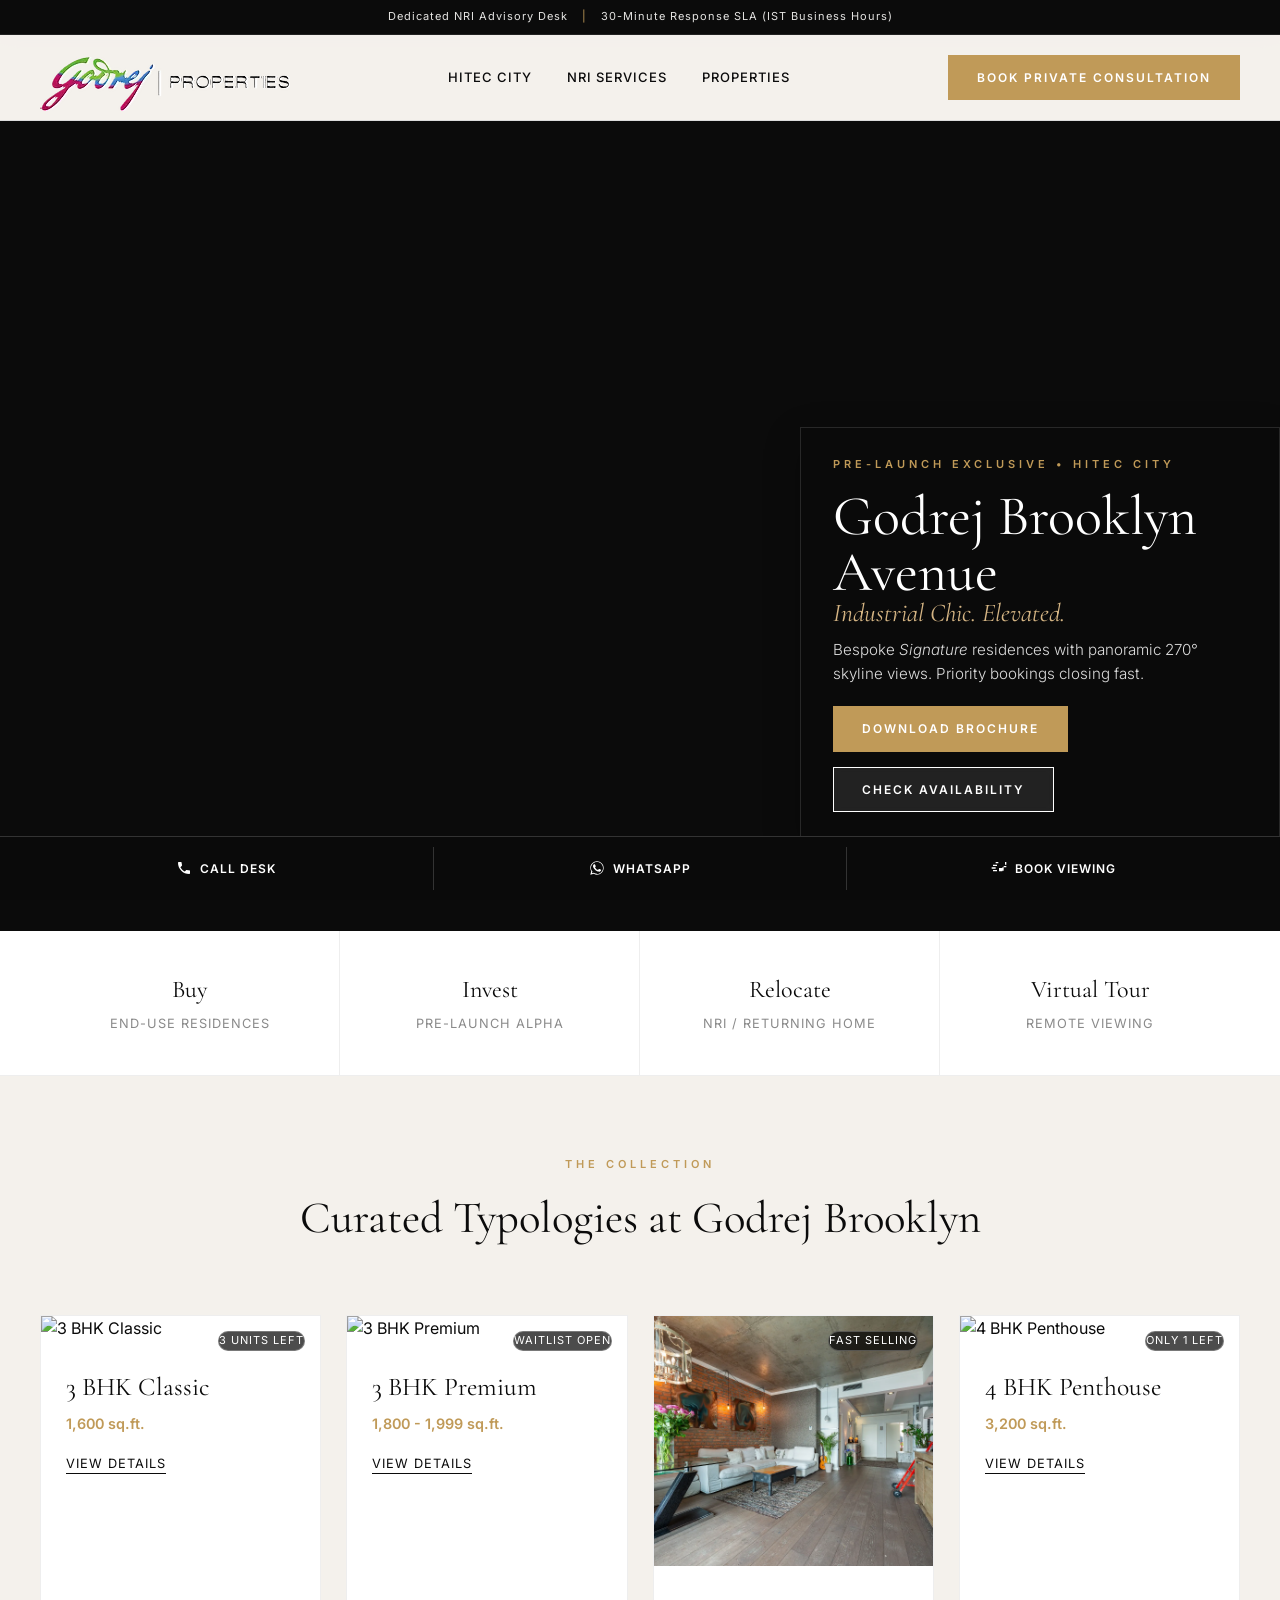
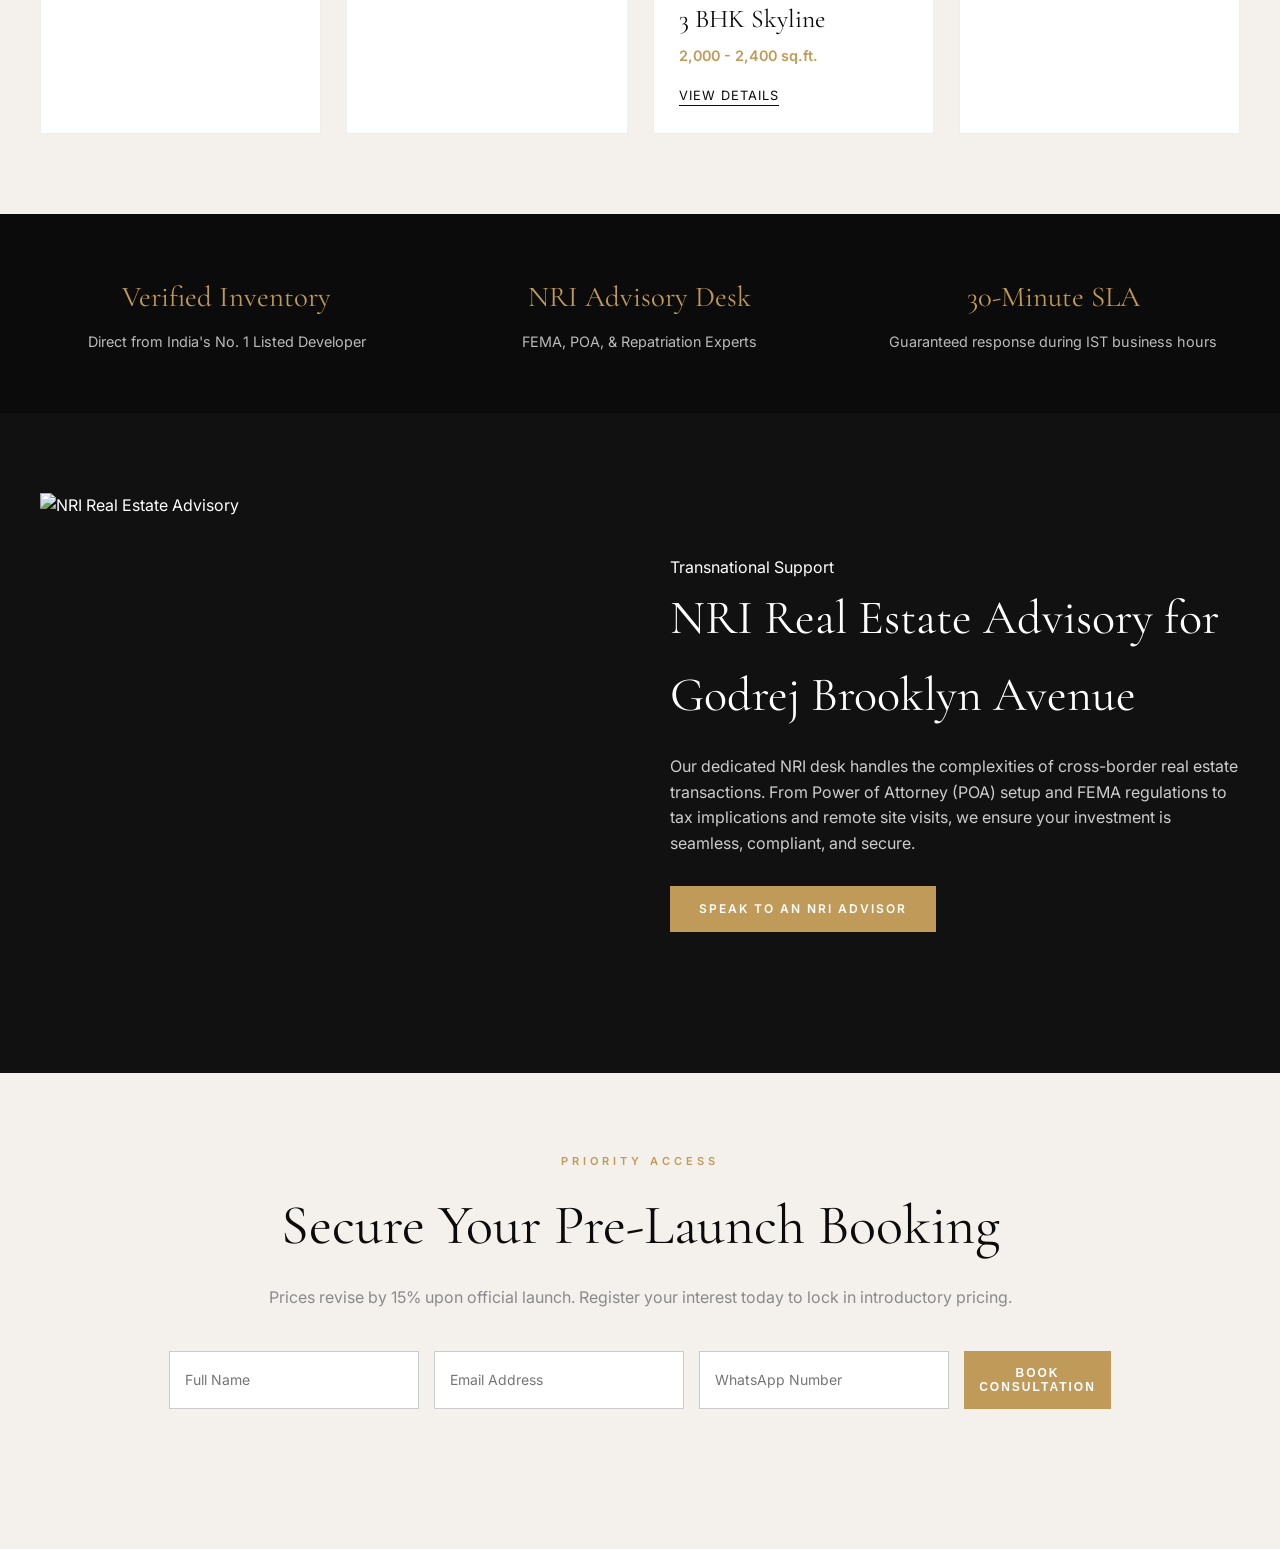
==== commit 30f576fd: "Update title and hero section text for location" ====
--- a/Index.html
+++ b/Index.html
@@ -3,7 +3,7 @@
 <head>
     <meta charset="UTF-8">
     <meta name="viewport" content="width=device-width, initial-scale=1.0">
-    <title>Godrej Brooklyn Avenue | Luxury 3 & 4 BHK Apartments in HITEC City, Hyderabad</title>
+    <title>Godrej Brooklyn Avenue | Luxury 3 & 4 BHK Apartments in Kukatpally, Hyderabad</title>
     <link rel="preconnect" href="https://fonts.googleapis.com">
     <link rel="preconnect" href="https://fonts.gstatic.com" crossorigin>
     <link href="https://fonts.googleapis.com/css2?family=Cormorant+Garamond:ital,wght@0,400;0,500;0,600;0,700;1,400&family=Inter:wght@300;400;500;600&display=swap" rel="stylesheet">
@@ -831,7 +831,7 @@
 
         <div class="hero-card">
             <span class="small-caps">Pre-Launch Exclusive • HITEC City</span>
-            <h1>Godrej Brooklyn Avenue<span>Industrial Chic. Elevated.</span></h1>
+            <h1>Godrej Brooklyn Avenue<span> Industrial Chic. Elevated.</span></h1>
             <p>Bespoke <i>Signature</i> residences with panoramic 270° skyline views. Priority bookings closing fast.</p>
             <div class="hero-segmented-cta">
                 <a href="#book" class="btn btn-brass">Download Brochure</a>
@@ -1047,4 +1047,4 @@
 });</script>
 
 </body>
-</html>+</html>
